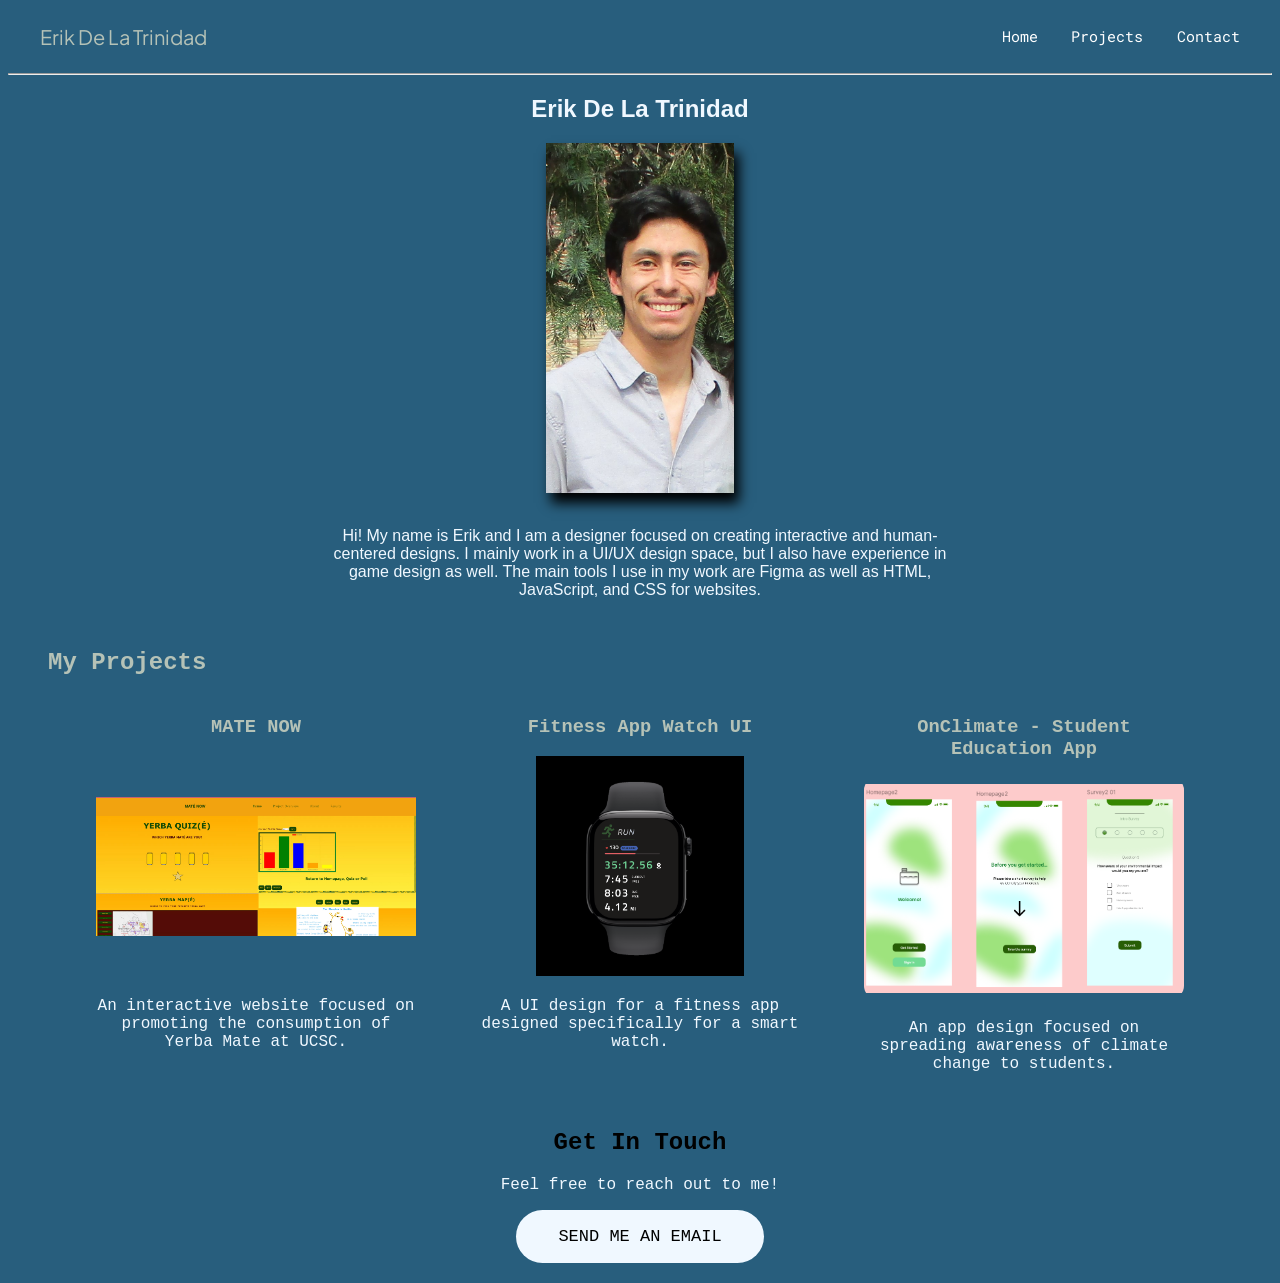
==== index.html @ 292dac97 "change index" ====
<!DOCTYPE html>
<html lang="en">
<head>
  <meta charset="UTF-8">
  <meta name="viewport" content="width=device-width, initial-scale=1.0">
  <title>My Portfolio</title>

<link rel="preconnect" href="https://fonts.googleapis.com">
<link rel="preconnect" href="https://fonts.gstatic.com" crossorigin>
<link href="https://fonts.googleapis.com/css2?family=Roboto+Mono:ital,wght@0,100..700;1,100..700&display=swap" rel="stylesheet">

<link rel="preconnect" href="https://fonts.googleapis.com">
<link rel="preconnect" href="https://fonts.gstatic.com" crossorigin>
<link href="https://fonts.googleapis.com/css2?family=Plus+Jakarta+Sans:ital,wght@0,200..800;1,200..800&display=swap" rel="stylesheet">

  <link rel="stylesheet" href="main.css">
  <script src="index.js"></script>
  
</head>
<body>
  <header>
    <nav>
      <div class="logo">Erik De La Trinidad</div>
      <div>
        <a href="#home">Home</a>
        <a href="#projects">Projects</a>
        <a href="#contact">Contact</a>
      </div>
    </nav>
  </header>
  <hr>
  

  <section class="intro" id="home">
    <h1>Erik De La Trinidad</h1>
    <img class="image" src="img/headshot.JPG">
    <p>Hi! My name is Erik and I am a designer focused on creating interactive and human-centered designs. I mainly work in a UI/UX design space, but I also have experience in game design as well. The main tools I use in my work are Figma as well as HTML, JavaScript, and CSS for websites.
    </p>
  </section>

  <section class="sectioncontainer" id="projects">
    <h2 id="projecttext">My Projects</h2>
    <div class="projects">
      <div class="project-card">
        <h3>MATE NOW</h3>
        <a href="project1.html">
          <img class="projectimg" src="img/Yerbaimage.png" alt="Mate Now project image">
        </a>
        <p>An interactive website focused on promoting the consumption of Yerba Mate at UCSC.</p>
      </div>
      <div class="project-card">
        <h3>Fitness App Watch UI</h3>
        <a href="project2.html">
          <img class="projectimg" src="img/smartwatch.png" alt="Fitness App Watch UI project image">
        </a>
        <p>A UI design for a fitness app designed specifically for a smart watch.</p>
      </div>
      <div class="project-card">
        <h3>OnClimate - Student Education App </h3>
        <a href="project3.html">
          <img class="projectimg" src="img/ucscprojectimg2.png" id="ucsc" alt="Student Education App project image">
        </a>
        <p>An app design focused on spreading awareness of climate change to students.</p>
      </div>
    </div>
  </section>

  <section class="sectioncontainer" id="contact">
    <h2>Get In Touch</h2>
    <p>Feel free to reach out to me!</p>
    <p><a href="https://mail.google.com/mail/?view=cm&fs=1&to=dltrinidad.erik@gmail.com" target="_blank" rel="noopener">Send me an email</a></p>
  </section>

  <footer>

  </footer>
</body>
</html>
---- main.css ----
html {
  scroll-behavior: smooth;
}

nav {
  display: flex;
  justify-content: space-between;
  align-items: center;
  padding: 1rem 2rem;
  color: #b5c2b7;
}

nav a {
  color: white;
  text-decoration: none;
  margin-left: 1.5rem;
  font-family: 'Roboto Mono', monospace;
  font-size: 0.95rem;
  transition: color 0.2s ease;
}

nav a:hover {
  color:black;
}

body {
  background-color: #285e7d;
  font-family: 'Segoe UI', monospace;
}

.logo {
  font-family: 'Plus Jakarta Sans', 'Segoe UI', Tahoma, Geneva, Verdana, sans-serif;
  font-size: 20px;
  padding-right: 30px;
}

.intro {
  color: aliceblue;
  font-family: 'Segoe UI', Tahoma, Geneva, Verdana, sans-serif;
  text-align: center;
}

.intro p {
  padding: 30px;
  max-width: 650px;
  margin: 0 auto;
}

.image {
  max-height: 350px;
  max-width: 350px;
  box-shadow: 5px 10px 12px black;
}

.projectimg {
  width: 100%;
  height: 220px;       /* Forces every image area to be the exact same height */
  object-fit: contain;  /* Prevents stretching; keeps the entire screenshot visible */
  border-radius: 12px;
}


.projects {
  display: flex;
  gap: 1.5rem;
  justify-content: center;
  flex-wrap: wrap;
  padding: 0;
  margin: 0 auto;
}

.project-card {
  border-radius: 18px;
  padding: 1.25rem;
  max-width: 320px;
  text-align: center;
}

.project-card h3 {
  margin-top: 0;
  font-weight: bold;
}

.sectioncontainer {
  color: #b5c2b7;
}

.sectioncontainer p {
  color:aliceblue;
}

.sectioncontainer a {
  transition: opacity 0.25s ease;
}

.sectioncontainer a:hover {
  opacity: 0.5;
}

#projecttext {
  margin-left: 40px;
  text-align: left;
}

#contact {
  color:black;
  text-align: center;
}

#contact a {
  position: relative;
  font-size: 17px;
  text-transform: uppercase;
  text-decoration: none;
  padding: 1em 2.5em;
  display: inline-block;
  cursor: pointer;
  border-radius: 6em;
  transition: all 0.2s;
  border: none;
  font-family: inherit;
  font-weight: 500;
  color: black;
  background-color: aliceblue;
}

#contact a:hover {
  transform: translateY(-3px);
  box-shadow: 0 10px 20px rgba(0, 0, 0, 0.2);
}


/* For project3 page */
.image-first-row {
  display: flex;
  gap: 10rem;
  justify-content: center;
  max-height: 600px;
  align-items: flex-start;
  padding-top: 30px;
  padding-bottom: 30px;
}

.image-second-row {
  display: flex;
  gap: 2rem;
  justify-content: center;
  align-items: flex-start;
  padding-top: 30px;
  padding-bottom: 30px;
}

.project3img {
  object-fit: contain;  /* ← move here, onto the element itself */
  max-height: 600px;
  width: auto;
}

.img-wrap {
  width: 500px;
  height: 350px;
}

.img-wrap img {
  width: 100%;
  height: 100%;
  object-fit: contain;
  display: block;
}

#headerp3 {
  text-align: center;
  margin: 0 auto;
  padding-bottom: 30px;
  padding-top: 30px;
  color: aliceblue;
}

.description3 {
  text-align: center;
}

.role3 {
  display: flex;
  justify-content: center;
  align-items: center;
  gap: 0.5rem;
  margin-bottom: 1rem;
}

.description3 p {
  margin: 0;
  text-align: center;
  border: 2px solid grey;
  border-radius: 10px;
  padding: 1.25rem;
  margin: 0 auto;
  max-width: 900px;
  background-color: rgba(255, 255, 255, 0.05);
  color: aliceblue;
}

/* Watch UI page */
.watchuiimage {
  display: flex;
  gap: 5rem;
  justify-content: center;
  max-height: 600px;
  align-items: flex-start;
  padding-top: 30px;
  padding-bottom: 30px;
}

#headerp2 {
  text-align: center;
  margin: 0 auto;
  padding-bottom: 30px;
  padding-top: 30px;
  color: aliceblue;
}

/* Yerba Mate Page */
.mateimage {
  width: 400px;
  height: auto;
}
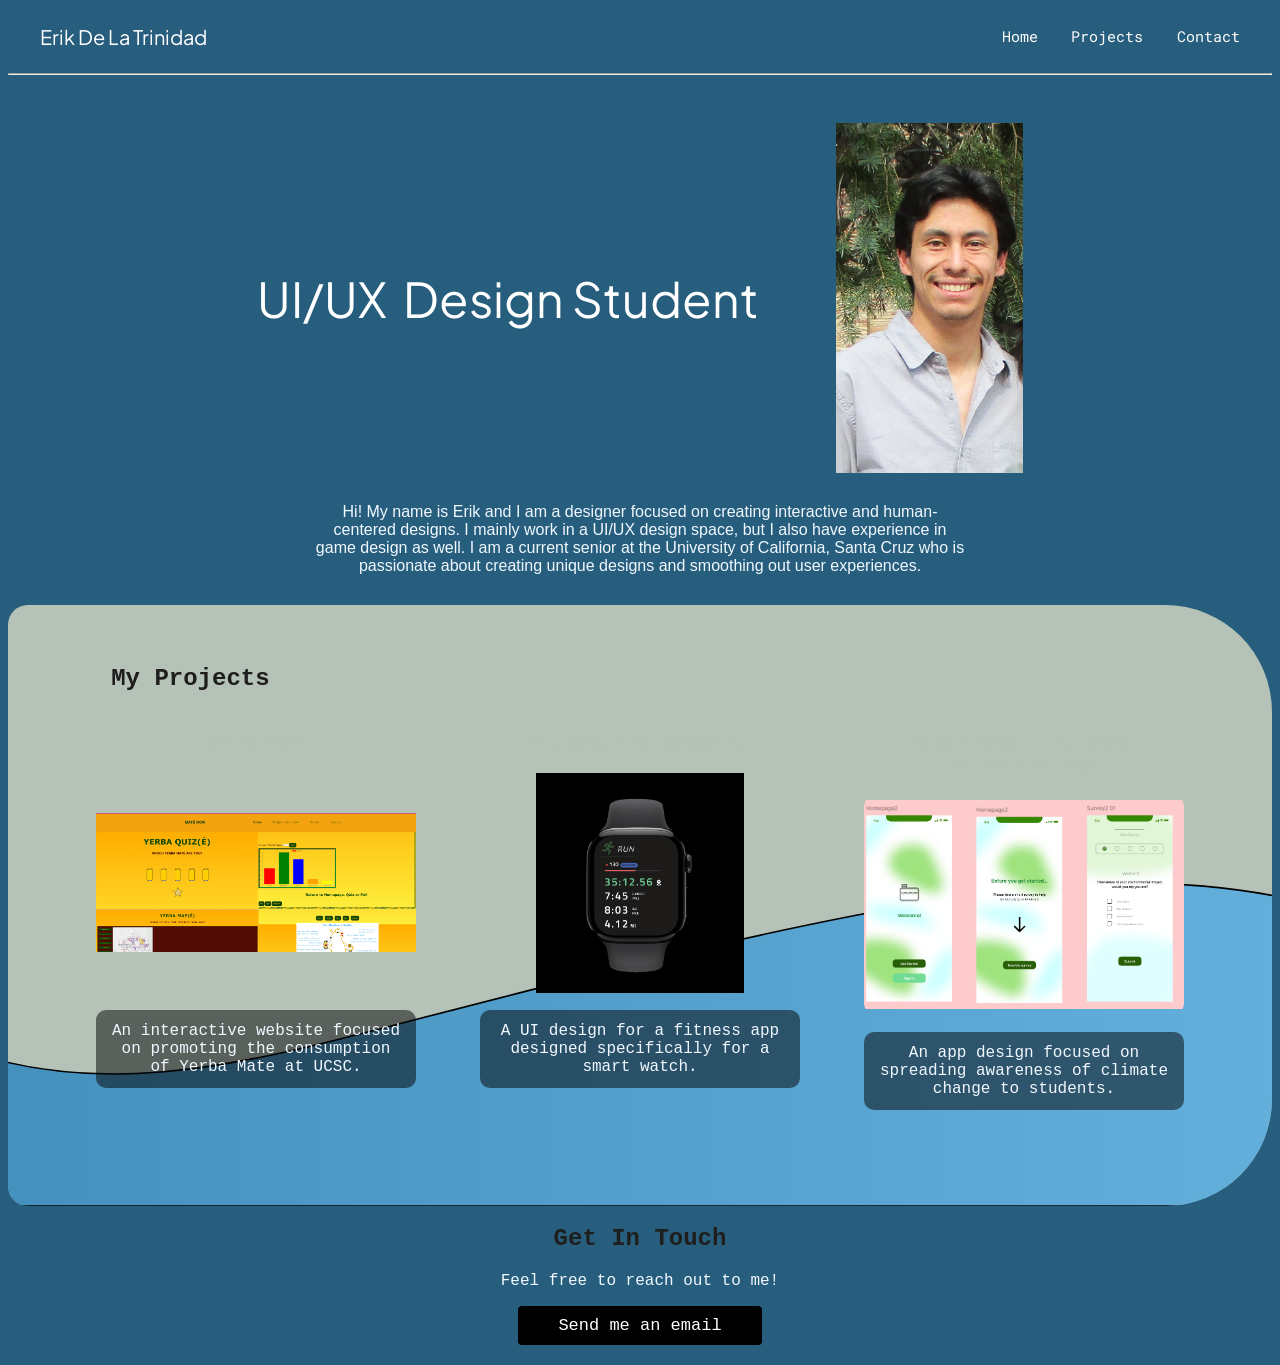
==== commit 99852649: "update" ====
--- a/index.html
+++ b/index.html
@@ -3,7 +3,12 @@
 <head>
   <meta charset="UTF-8">
   <meta name="viewport" content="width=device-width, initial-scale=1.0">
-  <title>My Portfolio</title>
+  <title>Erik De La Trinidad</title>
+
+<link rel="apple-touch-icon" sizes="180x180" href="img/favicon_io/apple-touch-icon.png">
+<link rel="icon" type="image/png" sizes="32x32" href="img/favicon_io/favicon-32x32.png">
+<link rel="icon" type="image/png" sizes="16x16" href="img/favicon_io/favicon-16x16.png">
+<link rel="manifest" href="img/favicon_io/site.webmanifest">
 
 <link rel="preconnect" href="https://fonts.googleapis.com">
 <link rel="preconnect" href="https://fonts.gstatic.com" crossorigin>
@@ -14,7 +19,7 @@
 <link href="https://fonts.googleapis.com/css2?family=Plus+Jakarta+Sans:ital,wght@0,200..800;1,200..800&display=swap" rel="stylesheet">
 
   <link rel="stylesheet" href="main.css">
-  <script src="index.js"></script>
+  <script src="main.js" defer></script>
   
 </head>
 <body>
@@ -32,13 +37,16 @@
   
 
   <section class="intro" id="home">
-    <h1>Erik De La Trinidad</h1>
-    <img class="image" src="img/headshot.JPG">
-    <p>Hi! My name is Erik and I am a designer focused on creating interactive and human-centered designs. I mainly work in a UI/UX design space, but I also have experience in game design as well. The main tools I use in my work are Figma as well as HTML, JavaScript, and CSS for websites.
+    <div class="hero-top">
+      <h1>UI/UX&nbsp; Design Student</h1>
+      <img class="image" src="img/headshot.JPG" alt="Erik De La Trinidad">
+    </div>
+    <p>Hi! My name is Erik and I am a designer focused on creating interactive and human-centered designs. I mainly work in a UI/UX design space, but I also have experience in game design as well. I am a current senior at the University of California, Santa Cruz who is passionate about creating unique designs and smoothing out user experiences.
     </p>
   </section>
 
   <section class="sectioncontainer" id="projects">
+    <img class="wave" src="img/wave.svg">
     <h2 id="projecttext">My Projects</h2>
     <div class="projects">
       <div class="project-card">
--- a/main.css
+++ b/main.css
@@ -7,7 +7,7 @@
   justify-content: space-between;
   align-items: center;
   padding: 1rem 2rem;
-  color: #b5c2b7;
+  color: white;
 }
 
 nav a {
@@ -23,6 +23,11 @@
   color:black;
 }
 
+nav a.active {
+  color: black;
+  font-weight: 700;
+}
+
 body {
   background-color: #285e7d;
   font-family: 'Segoe UI', monospace;
@@ -40,6 +45,25 @@
   text-align: center;
 }
 
+.intro h1 {
+  font-family: 'Plus Jakarta Sans', 'Segoe UI', sans-serif;
+  font-weight: 400;
+  font-size: 48px;
+  color: white;
+  margin: 0;
+}
+
+.hero-top {
+  display: flex;
+  align-items: center;
+  justify-content: center;
+  gap: 6vw;
+  flex-wrap: wrap;
+  max-width: 1100px;
+  margin: 0 auto;
+  padding-top: 40px;
+}
+
 .intro p {
   padding: 30px;
   max-width: 650px;
@@ -47,9 +71,9 @@
 }
 
 .image {
-  max-height: 350px;
-  max-width: 350px;
-  box-shadow: 5px 10px 12px black;
+  width: 187px;
+  height: 350px;
+  object-fit: cover;
 }
 
 .projectimg {
@@ -76,6 +100,14 @@
   text-align: center;
 }
 
+.project-card p {
+  background-color: rgba(1, 2, 5, 0.5);
+  color: #1f2d3d;
+  border-radius: 10px;
+  padding: 0.75rem;
+  margin-top: 0.75rem;
+}
+
 .project-card h3 {
   margin-top: 0;
   font-weight: bold;
@@ -85,6 +117,30 @@
   color: #b5c2b7;
 }
 
+#projects {
+  position: relative;
+  background-color: #b5c2b7;
+  border-radius: 20px 107px 107px 20px;
+  overflow: hidden;
+  padding: 40px 5% 60px;
+}
+
+.wave {
+  position: absolute;
+  inset: 0;
+  width: 100%;
+  height: 100%;
+  object-fit: cover;
+  z-index: 0;
+  pointer-events: none;
+}
+
+#projecttext,
+.projects {
+  position: relative;
+  z-index: 1;
+}
+
 .sectioncontainer p {
   color:aliceblue;
 }
@@ -109,25 +165,50 @@
 
 #contact a {
   position: relative;
+  font-size: 17px;
+  text-decoration: none;
+  padding: 10px 40px;
+  display: inline-block;
+  cursor: pointer;
+  border-radius: 4px;
+  transition: opacity 0.2s ease;
+  border: none;
+  font-family: inherit;
+  font-weight: 400;
+  color: white;
+  background-color: #000000;
+}
+
+#contact a:hover {
+  opacity: 0.85;
+}
+
+.sectioncontainer h2 {
+  color: rgb(30, 30, 30);
+}
+
+.description3 a {
+  display: inline-block;
+  margin-top: 1.5rem;
   font-size: 17px;
   text-transform: uppercase;
   text-decoration: none;
   padding: 1em 2.5em;
-  display: inline-block;
   cursor: pointer;
   border-radius: 6em;
   transition: all 0.2s;
-  border: none;
+  border: 2px solid black;
   font-family: inherit;
   font-weight: 500;
   color: black;
   background-color: aliceblue;
 }
 
-#contact a:hover {
+.description3 a:hover {
   transform: translateY(-3px);
   box-shadow: 0 10px 20px rgba(0, 0, 0, 0.2);
 }
+
 
 
 /* For project3 page */
@@ -169,6 +250,7 @@
 }
 
 #headerp3 {
+  font-family:'Plus Jakarta Sans';
   text-align: center;
   margin: 0 auto;
   padding-bottom: 30px;
@@ -189,15 +271,14 @@
 }
 
 .description3 p {
-  margin: 0;
-  text-align: center;
-  border: 2px solid grey;
+  background-color: rgba(1, 2, 5, 0.5);
+  color: white;
   border-radius: 10px;
-  padding: 1.25rem;
-  margin: 0 auto;
+  padding: 0.75rem;
+  margin: 0 auto;
+  margin-top: 0.75rem;
   max-width: 900px;
-  background-color: rgba(255, 255, 255, 0.05);
-  color: aliceblue;
+  text-align: center;
 }
 
 /* Watch UI page */
@@ -212,6 +293,7 @@
 }
 
 #headerp2 {
+  font-family:'Plus Jakarta Sans';
   text-align: center;
   margin: 0 auto;
   padding-bottom: 30px;
@@ -224,3 +306,18 @@
   width: 400px;
   height: auto;
 }
+
+h4 {
+  color:rgba(0, 0, 0, 0.55);
+}
+
+/* Homepage responsiveness */
+@media (max-width: 720px) {
+  .intro h1 {
+    font-size: 32px;
+  }
+
+  #projects {
+    border-radius: 20px;
+  }
+}
